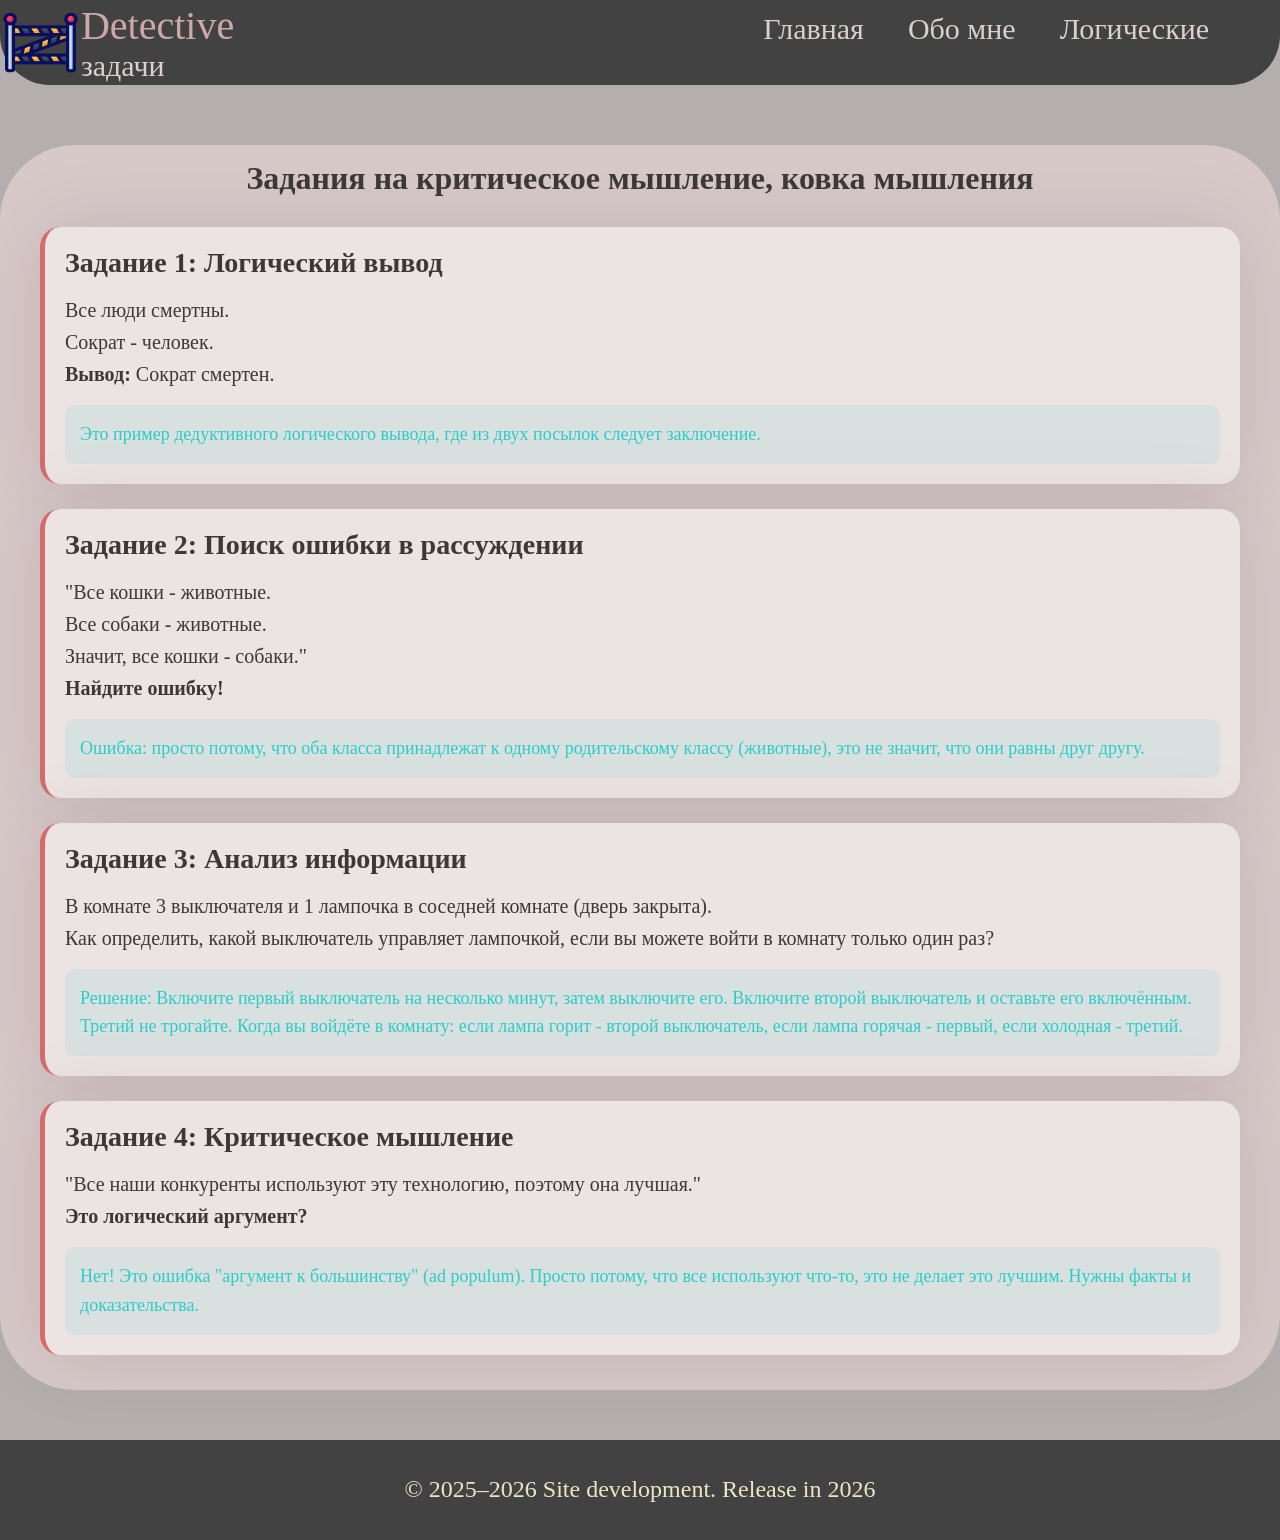
==== head.html @ 14dc8e46 "Add files via upload" ====
<!DOCTYPE html>
<html lang="en">
<head>
	<meta charset="UTF-8">
	<meta name="viewport" content="width=device-width, initial-scale=1.0">
	<title>Задания - Detective</title>
	<link rel="stylesheet" href="style.css">
</head>
<body>
	<div class="background">
	<div class="header">
	<div class="container header-container">
		<img class="logo" src="police-line.png" width="85" height="75">
		<div class="navigation">
		<a href="#" class="linkname">Detective</a>
		<a href="index.html" class="link">Главная</a>
		<a href="about.html" class="link">Обо мне</a>
		<a href="contacts.html" class="link">Логические задачи</a>
		</div>
	</div>
	</div>
	</div>
	<div class="background-main">
	<div class="container main">
    <div class="main-News">
        <h3 class="subtitle">
            <b>Задания на критическое мышление, ковка мышления</b>
        </h3>
        <div class="task-container">
            <div class="task">
                <h4 class="task-title">Задание 1: Логический вывод</h4>
                <p class="task-text">
                    Все люди смертны.<br>
                    Сократ - человек.<br>
                    <b>Вывод:</b> Сократ смертен.
                </p>
                <p class="task-answer">Это пример дедуктивного логического вывода, где из двух посылок следует заключение.</p>
            </div>

            <div class="task">
                <h4 class="task-title">Задание 2: Поиск ошибки в рассуждении</h4>
                <p class="task-text">
                    "Все кошки - животные.<br>
                    Все собаки - животные.<br>
                    Значит, все кошки - собаки."<br>
                    <b>Найдите ошибку!</b>
                </p>
                <p class="task-answer">Ошибка: просто потому, что оба класса принадлежат к одному родительскому классу (животные), это не значит, что они равны друг другу.</p>
            </div>

            <div class="task">
                <h4 class="task-title">Задание 3: Анализ информации</h4>
                <p class="task-text">
                    В комнате 3 выключателя и 1 лампочка в соседней комнате (дверь закрыта).<br>
                    Как определить, какой выключатель управляет лампочкой, если вы можете войти в комнату только один раз?
                </p>
                <p class="task-answer">Решение: Включите первый выключатель на несколько минут, затем выключите его. Включите второй выключатель и оставьте его включённым. Третий не трогайте. Когда вы войдёте в комнату: если лампа горит - второй выключатель, если лампа горячая - первый, если холодная - третий.</p>
            </div>

            <div class="task">
                <h4 class="task-title">Задание 4: Критическое мышление</h4>
                <p class="task-text">
                    "Все наши конкуренты используют эту технологию, поэтому она лучшая."<br>
                    <b>Это логический аргумент?</b>
                </p>
                <p class="task-answer">Нет! Это ошибка "аргумент к большинству" (ad populum). Просто потому, что все используют что-то, это не делает это лучшим. Нужны факты и доказательства.</p>
            </div>
        </div>
	</div>
	</div>
	</div>
	<footer>

	</footer>
	<div class="footer">
    &copy; 2025–2026 Site development. Release in 2026
	</div>
</body>
</html>
---- style.css ----
*{
  margin: 0;
}
.background {
  background-color: #b4aeae;
}
.header{
  background-color: #434242;
  border-radius: 0px 0px 50px 50px;
}
.container{
  margin: auto;
  max-width: 1400px;
}
.header-container{
  height: 85px;
  display: flex;
  justify-content: space-between;
  align-items: center;
}
.link{
  transition-duration: 300ms;
  color: #dccfcf;
  font-size: 30px;
  text-decoration:  none;
  margin-right: 40px;
}
.logo{
  margin-left: 0px;
}
.linkname{
  color: #cea8a8;
  font-size: 40px;
  text-decoration:  none;
  margin-right: 525px;
}
.main-text{
  align-content: flex-start;
  margin-top: 120px;
  font-size: 25px;
  color: #474444;
}
.main{
  align-content: flex-start;
  justify-content: start;
}
.background-main{
  background-color: #b4aeae;
  min-height: 1000px;
  border-radius: 0px 0px 0px 0px;
  padding-bottom: 50px;
}
.main-News{
  background-size: 80px 80px;
  background-color: #d8c9c9;
  border-radius: 75px 75px 75px 75px;
  font-size: 40px;
  color: #3c3838;
  margin-top: 60px;
  padding: 15px 40px 5px 40px;
}
.delete-link{
  text-decoration: none;
  color: #d56c6c;
  font-size: 40px;
  margin-left: 0px;
  background: none;
  border: none;
  cursor: pointer;
  transition-duration: 300ms;
  padding: 0;
  margin-bottom: 20px;
  display: inline-block;
}
.delete-link:hover {
  color: #ff5252;
  font-size: 45px;
}
.link:hover{
   transition-duration: 300ms;
   font-size: 35px;
   color: #2cccc7;
}
.footer{
   background-color: #434242;
   display: flex;
   justify-content: center;
   align-items: center;
   transition-duration: 300ms;
   color: #ede6c2;
   height: 100px;
   font-size: 24px;
}
.footer:hover{
   transition-duration: 300ms;
   color: #ccccc6;
   font-size: 30px;
}

/* Стили для задач */
.task-container {
  margin-top: 30px;
  margin-bottom: 30px;
}

.task {
  background-color: #ece3e3;
  border-radius: 20px;
  padding: 20px;
  margin-bottom: 25px;
  border-left: 5px solid #d56c6c;
  box-shadow: 0 2px 80px rgba(0, 0, 0, 0.1);
  transition-duration: 300ms;
}

.task:hover {
  box-shadow: 0 4px 12px rgba(0, 0, 0, 0.15);
  transform: translateY(-2px);
}

.task-title {
  color: #3c3838;
  font-size: 28px;
  margin-bottom: 15px;
  font-weight: bold;
}

.task-text {
  color: #3c3838;
  font-size: 20px;
  line-height: 1.6;
  margin-bottom: 15px;
  font-weight: 500;
}

.task-answer {
  color: #2cccc7;
  font-size: 18px;
  line-height: 1.6;
  background-color: rgba(44, 204, 199, 0.1);
  padding: 15px;
  border-radius: 10px;
  margin-top: 10px;
}

.subtitle {
  margin-bottom: 20px;
  text-align: center;
  font-size: 32px;
}
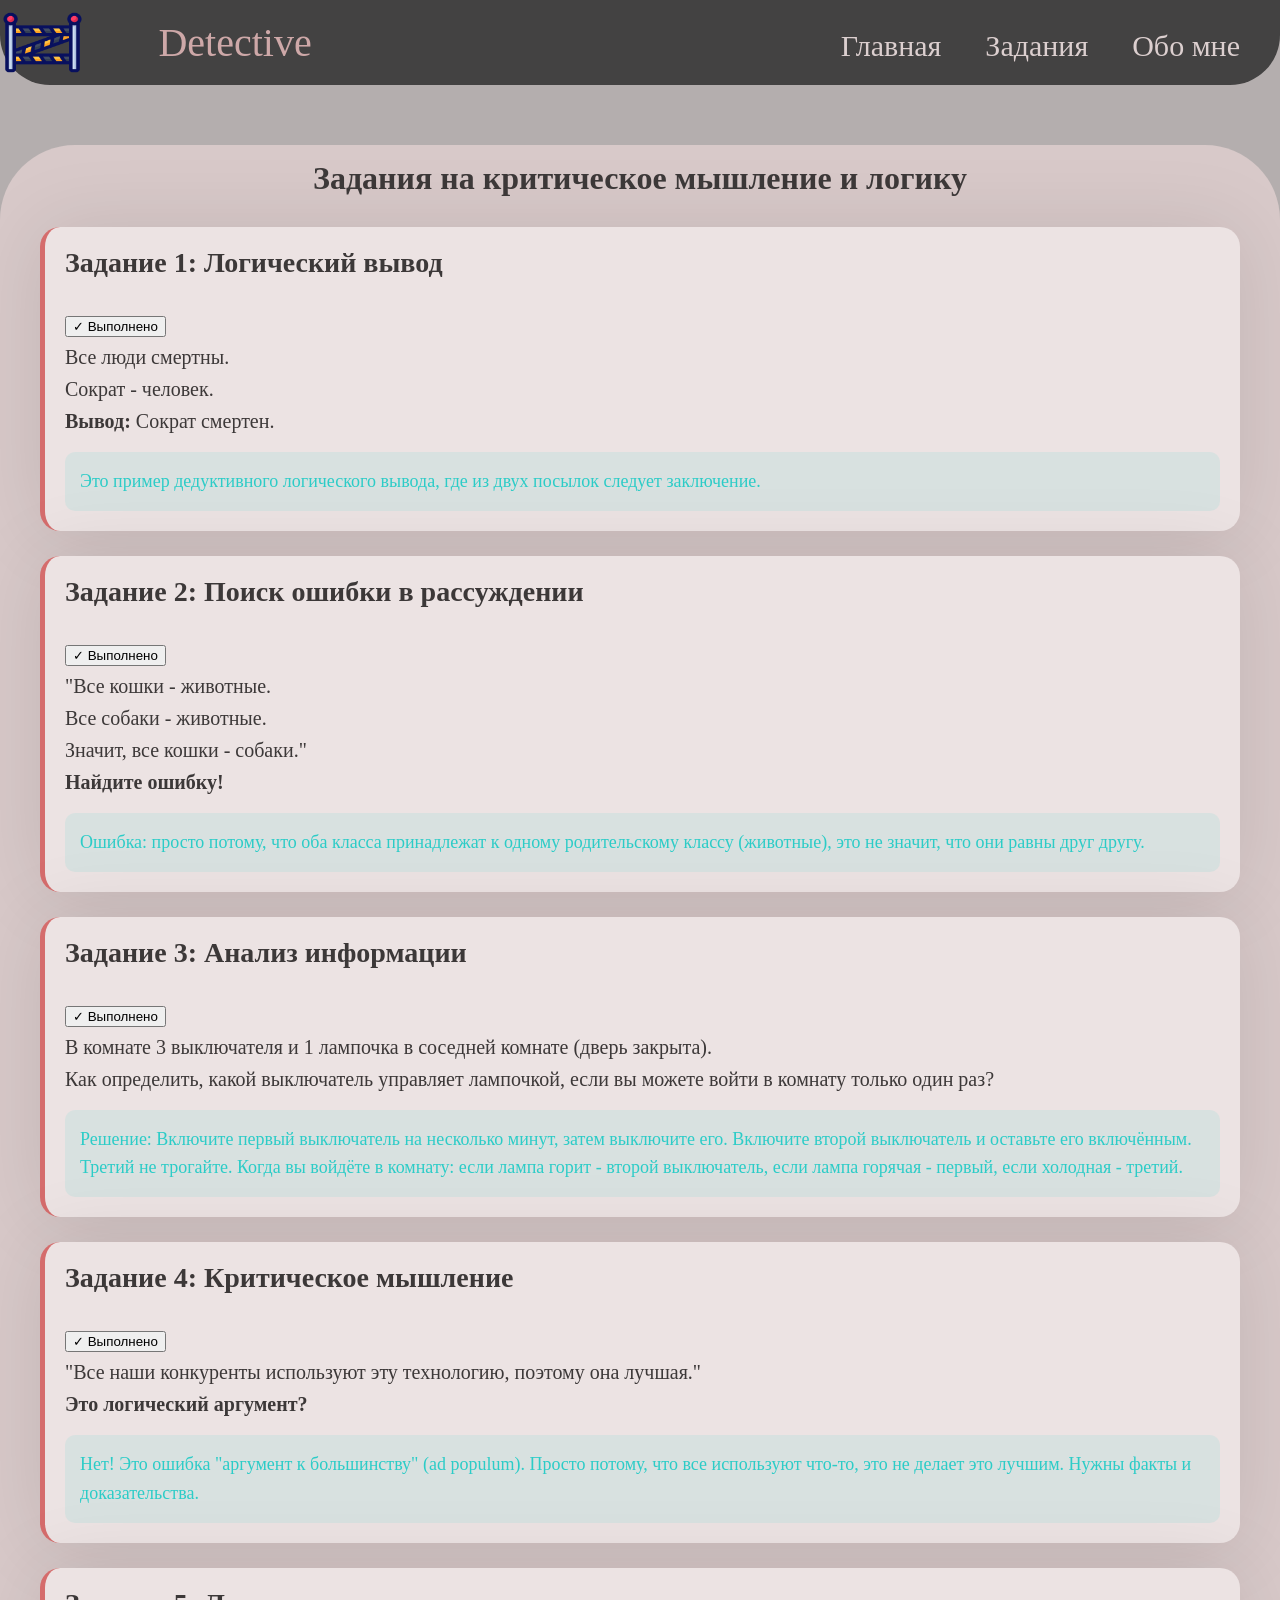
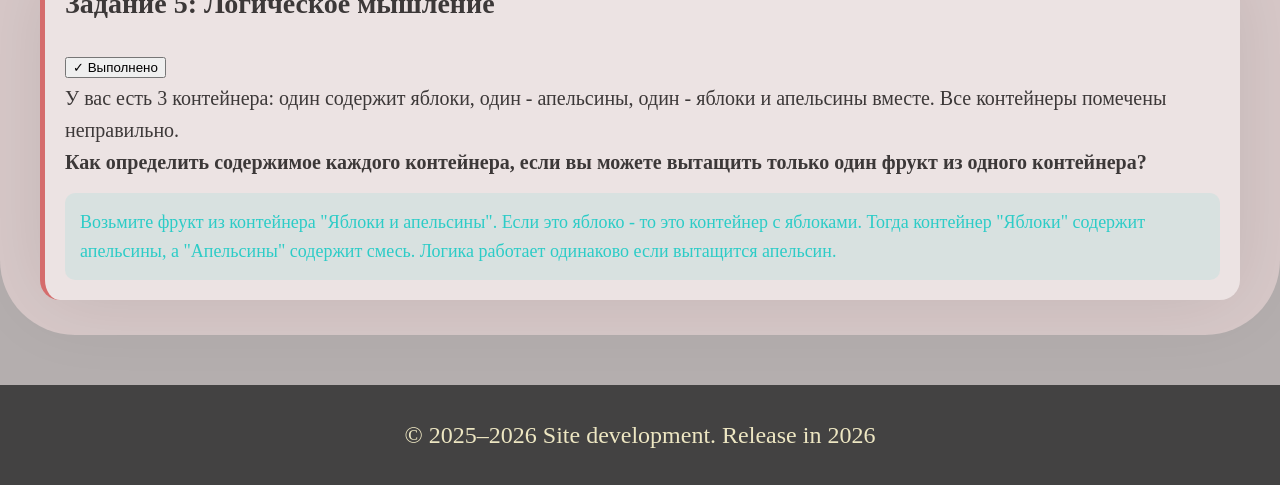
==== commit 6e480a95: "Update head.html with new content" ====
--- a/head.html
+++ b/head.html
@@ -1,79 +1,118 @@
-<!DOCTYPE html>
-<html lang="en">
-<head>
-	<meta charset="UTF-8">
-	<meta name="viewport" content="width=device-width, initial-scale=1.0">
-	<title>Задания - Detective</title>
-	<link rel="stylesheet" href="style.css">
-</head>
-<body>
-	<div class="background">
-	<div class="header">
-	<div class="container header-container">
-		<img class="logo" src="police-line.png" width="85" height="75">
-		<div class="navigation">
-		<a href="#" class="linkname">Detective</a>
-		<a href="index.html" class="link">Главная</a>
-		<a href="about.html" class="link">Обо мне</a>
-		<a href="contacts.html" class="link">Логические задачи</a>
-		</div>
-	</div>
-	</div>
-	</div>
-	<div class="background-main">
-	<div class="container main">
-    <div class="main-News">
-        <h3 class="subtitle">
-            <b>Задания на критическое мышление, ковка мышления</b>
-        </h3>
-        <div class="task-container">
-            <div class="task">
-                <h4 class="task-title">Задание 1: Логический вывод</h4>
-                <p class="task-text">
-                    Все люди смертны.<br>
-                    Сократ - человек.<br>
-                    <b>Вывод:</b> Сократ смертен.
-                </p>
-                <p class="task-answer">Это пример дедуктивного логического вывода, где из двух посылок следует заключение.</p>
-            </div>
-
-            <div class="task">
-                <h4 class="task-title">Задание 2: Поиск ошибки в рассуждении</h4>
-                <p class="task-text">
-                    "Все кошки - животные.<br>
-                    Все собаки - животные.<br>
-                    Значит, все кошки - собаки."<br>
-                    <b>Найдите ошибку!</b>
-                </p>
-                <p class="task-answer">Ошибка: просто потому, что оба класса принадлежат к одному родительскому классу (животные), это не значит, что они равны друг другу.</p>
-            </div>
-
-            <div class="task">
-                <h4 class="task-title">Задание 3: Анализ информации</h4>
-                <p class="task-text">
-                    В комнате 3 выключателя и 1 лампочка в соседней комнате (дверь закрыта).<br>
-                    Как определить, какой выключатель управляет лампочкой, если вы можете войти в комнату только один раз?
-                </p>
-                <p class="task-answer">Решение: Включите первый выключатель на несколько минут, затем выключите его. Включите второй выключатель и оставьте его включённым. Третий не трогайте. Когда вы войдёте в комнату: если лампа горит - второй выключатель, если лампа горячая - первый, если холодная - третий.</p>
-            </div>
-
-            <div class="task">
-                <h4 class="task-title">Задание 4: Критическое мышление</h4>
-                <p class="task-text">
-                    "Все наши конкуренты используют эту технологию, поэтому она лучшая."<br>
-                    <b>Это логический аргумент?</b>
-                </p>
-                <p class="task-answer">Нет! Это ошибка "аргумент к большинству" (ad populum). Просто потому, что все используют что-то, это не делает это лучшим. Нужны факты и доказательства.</p>
-            </div>
-        </div>
-	</div>
-	</div>
-	</div>
-	<footer>
-
-	</footer>
-	<div class="footer">
-    &copy; 2025–2026 Site development. Release in 2026
-	</div>
-</body>
+<!DOCTYPE html>
+<html lang="en">
+<head>
+	<meta charset="UTF-8">
+	<meta name="viewport" content="width=device-width, initial-scale=1.0">
+	<title>Задания - Detective</title>
+	<link rel="stylesheet" href="style.css">
+</head>
+<body>
+	<div class="background">
+	<div class="header">
+	<div class="container header-container">
+		<img class="logo" src="police-line.png" width="85" height="75">
+		<div class="navigation">
+		<a href="#" class="linkname">Detective</a>
+		<a href="index.html" class="link">Главная</a>
+		<a href="head.html" class="link">Задания</a>
+		<a href="about.html" class="link">Обо мне</a>
+		</div>
+	</div>
+	</div>
+	</div>
+	<div class="background-main">
+	<div class="container main">
+     <div class="main-News">
+         <h3 class="subtitle">
+             <b>Задания на критическое мышление и логику</b>
+         </h3>
+         <div class="task-container">
+             <div class="task">
+                 <div class="task-header">
+                     <h4 class="task-title">Задание 1: Логический вывод</h4>
+                     <button class="task-complete-btn" onclick="toggleTask(this)">✓ Выполнено</button>
+                 </div>
+                 <p class="task-text">
+                     Все люди смертны.<br>
+                     Сократ - человек.<br>
+                     <b>Вывод:</b> Сократ смертен.
+                 </p>
+                 <p class="task-answer">Это пример дедуктивного логического вывода, где из двух посылок следует заключение.</p>
+             </div>
+
+             <div class="task">
+                 <div class="task-header">
+                     <h4 class="task-title">Задание 2: Поиск ошибки в рассуждении</h4>
+                     <button class="task-complete-btn" onclick="toggleTask(this)">✓ Выполнено</button>
+                 </div>
+                 <p class="task-text">
+                     "Все кошки - животные.<br>
+                     Все собаки - животные.<br>
+                     Значит, все кошки - собаки."<br>
+                     <b>Найдите ошибку!</b>
+                 </p>
+                 <p class="task-answer">Ошибка: просто потому, что оба класса принадлежат к одному родительскому классу (животные), это не значит, что они равны друг другу.</p>
+             </div>
+
+             <div class="task">
+                 <div class="task-header">
+                     <h4 class="task-title">Задание 3: Анализ информации</h4>
+                     <button class="task-complete-btn" onclick="toggleTask(this)">✓ Выполнено</button>
+                 </div>
+                 <p class="task-text">
+                     В комнате 3 выключателя и 1 лампочка в соседней комнате (дверь закрыта).<br>
+                     Как определить, какой выключатель управляет лампочкой, если вы можете войти в комнату только один раз?
+                 </p>
+                 <p class="task-answer">Решение: Включите первый выключатель на несколько минут, затем выключите его. Включите второй выключатель и оставьте его включённым. Третий не трогайте. Когда вы войдёте в комнату: если лампа горит - второй выключатель, если лампа горячая - первый, если холодная - третий.</p>
+             </div>
+
+             <div class="task">
+                 <div class="task-header">
+                     <h4 class="task-title">Задание 4: Критическое мышление</h4>
+                     <button class="task-complete-btn" onclick="toggleTask(this)">✓ Выполнено</button>
+                 </div>
+                 <p class="task-text">
+                     "Все наши конкуренты используют эту технологию, поэтому она лучшая."<br>
+                     <b>Это логический аргумент?</b>
+                 </p>
+                 <p class="task-answer">Нет! Это ошибка "аргумент к большинству" (ad populum). Просто потому, что все используют что-то, это не делает это лучшим. Нужны факты и доказательства.</p>
+             </div>
+
+             <div class="task">
+                 <div class="task-header">
+                     <h4 class="task-title">Задание 5: Логическое мышление</h4>
+                     <button class="task-complete-btn" onclick="toggleTask(this)">✓ Выполнено</button>
+                 </div>
+                 <p class="task-text">
+                     У вас есть 3 контейнера: один содержит яблоки, один - апельсины, один - яблоки и апельсины вместе. Все контейнеры помечены неправильно.<br>
+                     <b>Как определить содержимое каждого контейнера, если вы можете вытащить только один фрукт из одного контейнера?</b>
+                 </p>
+                 <p class="task-answer">Возьмите фрукт из контейнера "Яблоки и апельсины". Если это яблоко - то это контейнер с яблоками. Тогда контейнер "Яблоки" содержит апельсины, а "Апельсины" содержит смесь. Логика работает одинаково если вытащится апельсин.</p>
+             </div>
+         </div>
+	</div>
+	</div>
+	</div>
+	<footer>
+
+	</footer>
+	<div class="footer">
+     &copy; 2025–2026 Site development. Release in 2026
+	</div>
+
+	<script>
+		function toggleTask(button) {
+			const task = button.closest('.task');
+			task.classList.toggle('completed');
+			
+			if (task.classList.contains('completed')) {
+				button.textContent = '✓ Выполнено';
+				button.style.color = '#2cccc7';
+			} else {
+				button.textContent = '✓ Выполнено';
+				button.style.color = '#d56c6c';
+			}
+		}
+	</script>
+</body>
 </html>
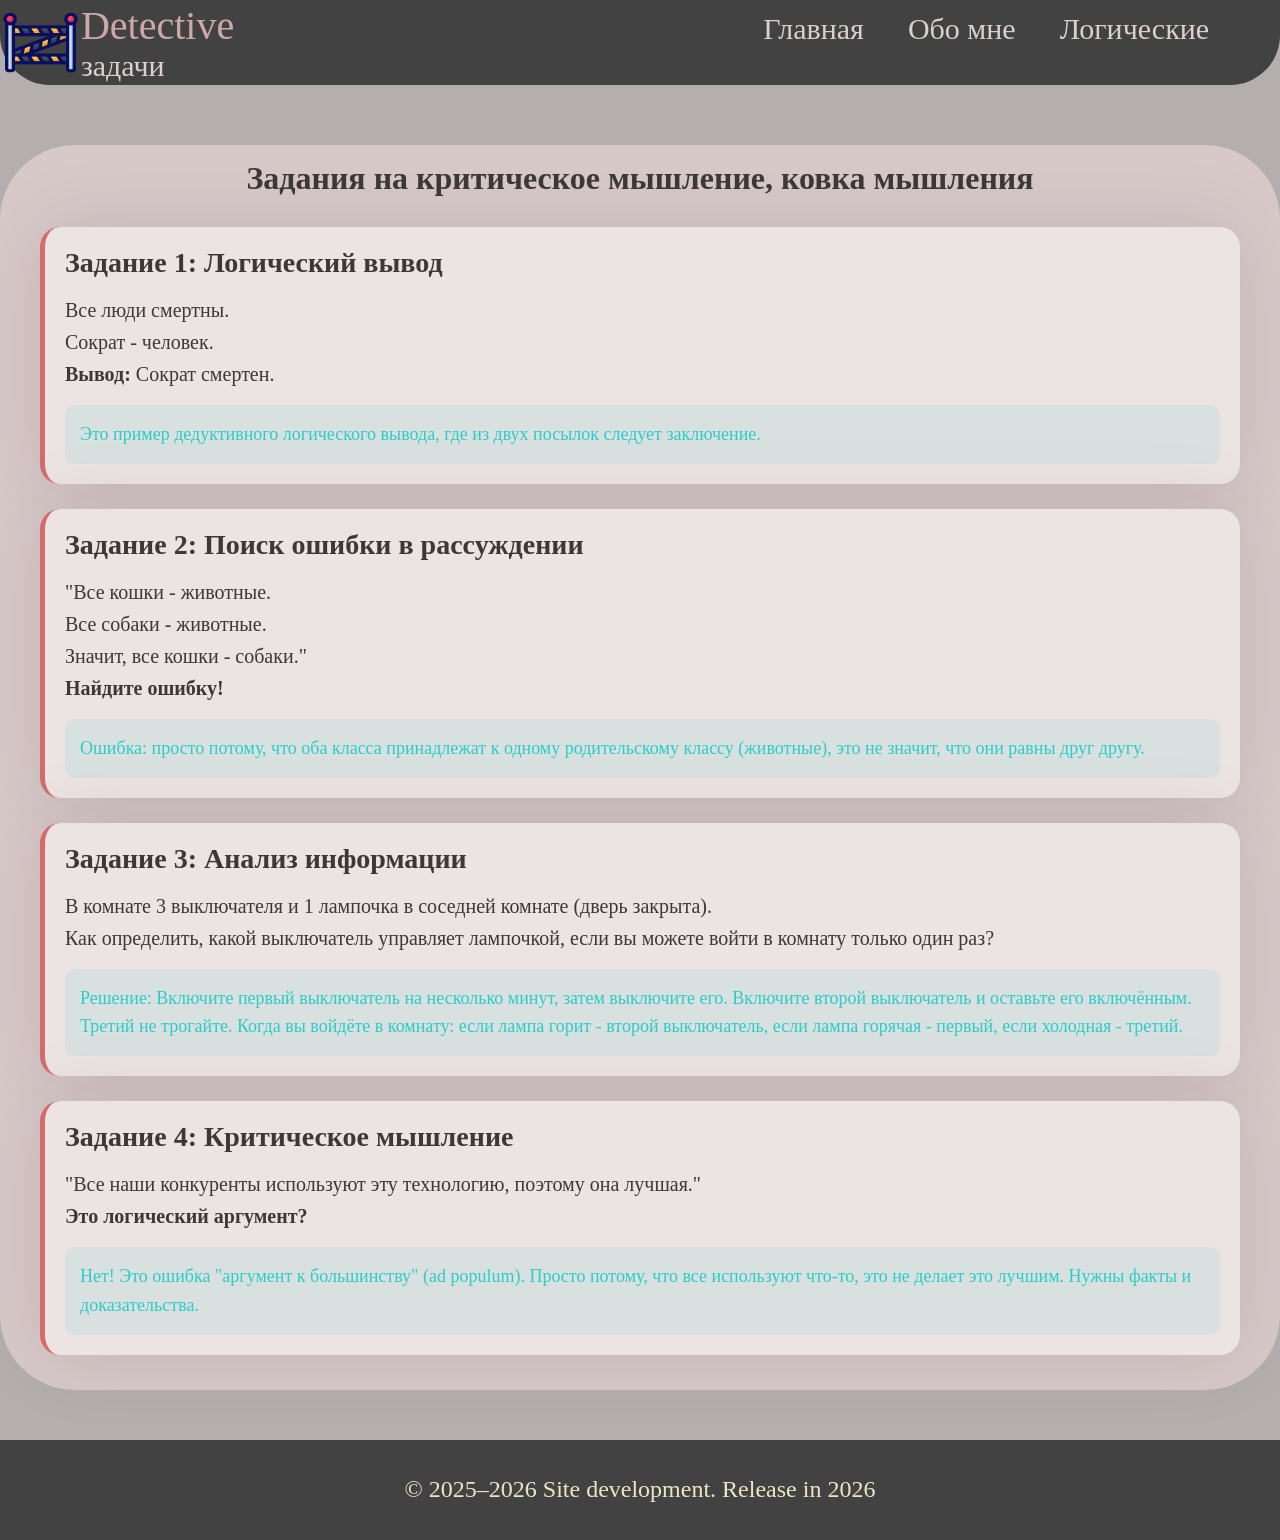
==== commit 3c1bcd6b: "Update head.html" ====
--- a/head.html
+++ b/head.html
@@ -14,82 +14,58 @@
 		<div class="navigation">
 		<a href="#" class="linkname">Detective</a>
 		<a href="index.html" class="link">Главная</a>
-		<a href="head.html" class="link">Задания</a>
 		<a href="about.html" class="link">Обо мне</a>
+		<a href="contacts.html" class="link">Логические задачи</a>
 		</div>
 	</div>
 	</div>
 	</div>
 	<div class="background-main">
 	<div class="container main">
-     <div class="main-News">
-         <h3 class="subtitle">
-             <b>Задания на критическое мышление и логику</b>
-         </h3>
-         <div class="task-container">
-             <div class="task">
-                 <div class="task-header">
-                     <h4 class="task-title">Задание 1: Логический вывод</h4>
-                     <button class="task-complete-btn" onclick="toggleTask(this)">✓ Выполнено</button>
-                 </div>
-                 <p class="task-text">
-                     Все люди смертны.<br>
-                     Сократ - человек.<br>
-                     <b>Вывод:</b> Сократ смертен.
-                 </p>
-                 <p class="task-answer">Это пример дедуктивного логического вывода, где из двух посылок следует заключение.</p>
-             </div>
+    <div class="main-News">
+        <h3 class="subtitle">
+            <b>Задания на критическое мышление, ковка мышления</b>
+        </h3>
+        <div class="task-container">
+            <div class="task">
+                <h4 class="task-title">Задание 1: Логический вывод</h4>
+                <p class="task-text">
+                    Все люди смертны.<br>
+                    Сократ - человек.<br>
+                    <b>Вывод:</b> Сократ смертен.
+                </p>
+                <p class="task-answer">Это пример дедуктивного логического вывода, где из двух посылок следует заключение.</p>
+            </div>
 
-             <div class="task">
-                 <div class="task-header">
-                     <h4 class="task-title">Задание 2: Поиск ошибки в рассуждении</h4>
-                     <button class="task-complete-btn" onclick="toggleTask(this)">✓ Выполнено</button>
-                 </div>
-                 <p class="task-text">
-                     "Все кошки - животные.<br>
-                     Все собаки - животные.<br>
-                     Значит, все кошки - собаки."<br>
-                     <b>Найдите ошибку!</b>
-                 </p>
-                 <p class="task-answer">Ошибка: просто потому, что оба класса принадлежат к одному родительскому классу (животные), это не значит, что они равны друг другу.</p>
-             </div>
+            <div class="task">
+                <h4 class="task-title">Задание 2: Поиск ошибки в рассуждении</h4>
+                <p class="task-text">
+                    "Все кошки - животные.<br>
+                    Все собаки - животные.<br>
+                    Значит, все кошки - собаки."<br>
+                    <b>Найдите ошибку!</b>
+                </p>
+                <p class="task-answer">Ошибка: просто потому, что оба класса принадлежат к одному родительскому классу (животные), это не значит, что они равны друг другу.</p>
+            </div>
 
-             <div class="task">
-                 <div class="task-header">
-                     <h4 class="task-title">Задание 3: Анализ информации</h4>
-                     <button class="task-complete-btn" onclick="toggleTask(this)">✓ Выполнено</button>
-                 </div>
-                 <p class="task-text">
-                     В комнате 3 выключателя и 1 лампочка в соседней комнате (дверь закрыта).<br>
-                     Как определить, какой выключатель управляет лампочкой, если вы можете войти в комнату только один раз?
-                 </p>
-                 <p class="task-answer">Решение: Включите первый выключатель на несколько минут, затем выключите его. Включите второй выключатель и оставьте его включённым. Третий не трогайте. Когда вы войдёте в комнату: если лампа горит - второй выключатель, если лампа горячая - первый, если холодная - третий.</p>
-             </div>
+            <div class="task">
+                <h4 class="task-title">Задание 3: Анализ информации</h4>
+                <p class="task-text">
+                    В комнате 3 выключателя и 1 лампочка в соседней комнате (дверь закрыта).<br>
+                    Как определить, какой выключатель управляет лампочкой, если вы можете войти в комнату только один раз?
+                </p>
+                <p class="task-answer">Решение: Включите первый выключатель на несколько минут, затем выключите его. Включите второй выключатель и оставьте его включённым. Третий не трогайте. Когда вы войдёте в комнату: если лампа горит - второй выключатель, если лампа горячая - первый, если холодная - третий.</p>
+            </div>
 
-             <div class="task">
-                 <div class="task-header">
-                     <h4 class="task-title">Задание 4: Критическое мышление</h4>
-                     <button class="task-complete-btn" onclick="toggleTask(this)">✓ Выполнено</button>
-                 </div>
-                 <p class="task-text">
-                     "Все наши конкуренты используют эту технологию, поэтому она лучшая."<br>
-                     <b>Это логический аргумент?</b>
-                 </p>
-                 <p class="task-answer">Нет! Это ошибка "аргумент к большинству" (ad populum). Просто потому, что все используют что-то, это не делает это лучшим. Нужны факты и доказательства.</p>
-             </div>
-
-             <div class="task">
-                 <div class="task-header">
-                     <h4 class="task-title">Задание 5: Логическое мышление</h4>
-                     <button class="task-complete-btn" onclick="toggleTask(this)">✓ Выполнено</button>
-                 </div>
-                 <p class="task-text">
-                     У вас есть 3 контейнера: один содержит яблоки, один - апельсины, один - яблоки и апельсины вместе. Все контейнеры помечены неправильно.<br>
-                     <b>Как определить содержимое каждого контейнера, если вы можете вытащить только один фрукт из одного контейнера?</b>
-                 </p>
-                 <p class="task-answer">Возьмите фрукт из контейнера "Яблоки и апельсины". Если это яблоко - то это контейнер с яблоками. Тогда контейнер "Яблоки" содержит апельсины, а "Апельсины" содержит смесь. Логика работает одинаково если вытащится апельсин.</p>
-             </div>
-         </div>
+            <div class="task">
+                <h4 class="task-title">Задание 4: Критическое мышление</h4>
+                <p class="task-text">
+                    "Все наши конкуренты используют эту технологию, поэтому она лучшая."<br>
+                    <b>Это логический аргумент?</b>
+                </p>
+                <p class="task-answer">Нет! Это ошибка "аргумент к большинству" (ad populum). Просто потому, что все используют что-то, это не делает это лучшим. Нужны факты и доказательства.</p>
+            </div>
+        </div>
 	</div>
 	</div>
 	</div>
@@ -97,22 +73,6 @@
 
 	</footer>
 	<div class="footer">
-     &copy; 2025–2026 Site development. Release in 2026
+    &copy; 2025–2026 Site development. Release in 2026
 	</div>
-
-	<script>
-		function toggleTask(button) {
-			const task = button.closest('.task');
-			task.classList.toggle('completed');
-			
-			if (task.classList.contains('completed')) {
-				button.textContent = '✓ Выполнено';
-				button.style.color = '#2cccc7';
-			} else {
-				button.textContent = '✓ Выполнено';
-				button.style.color = '#d56c6c';
-			}
-		}
-	</script>
 </body>
-</html>
